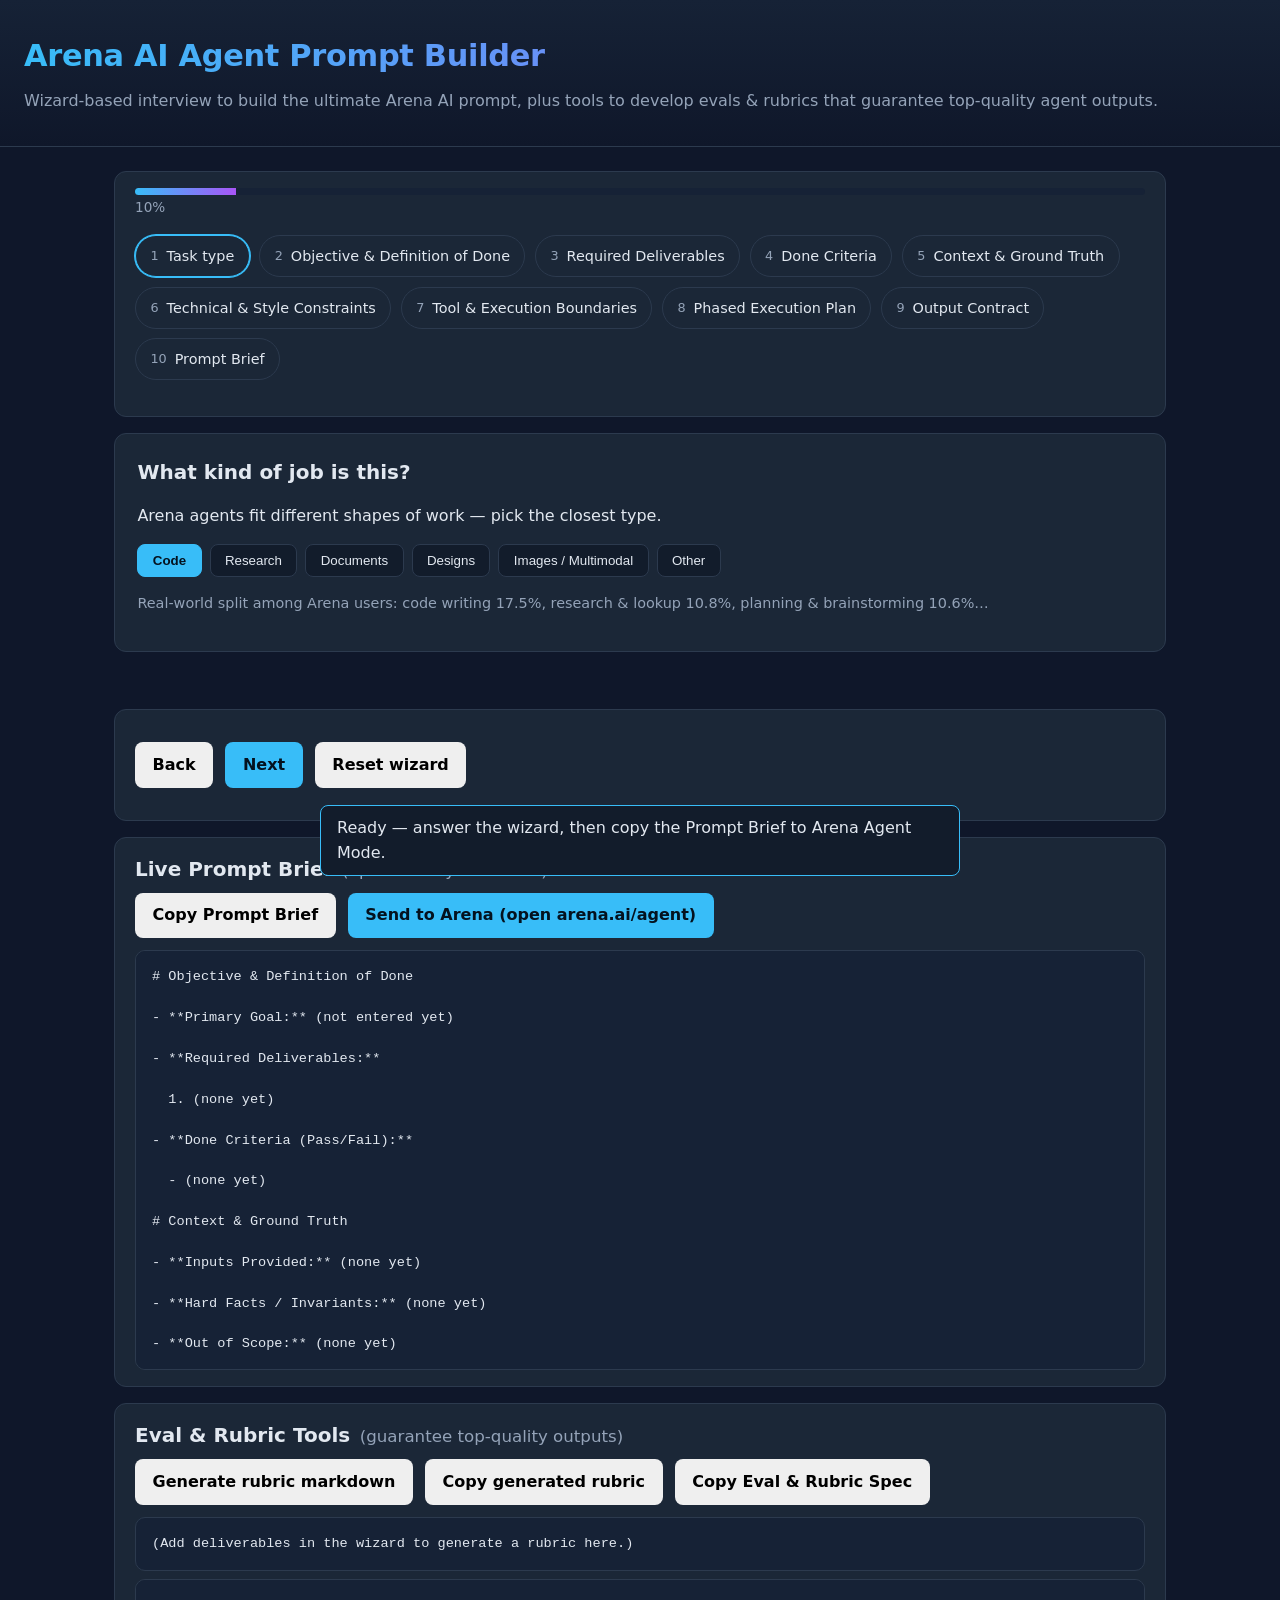
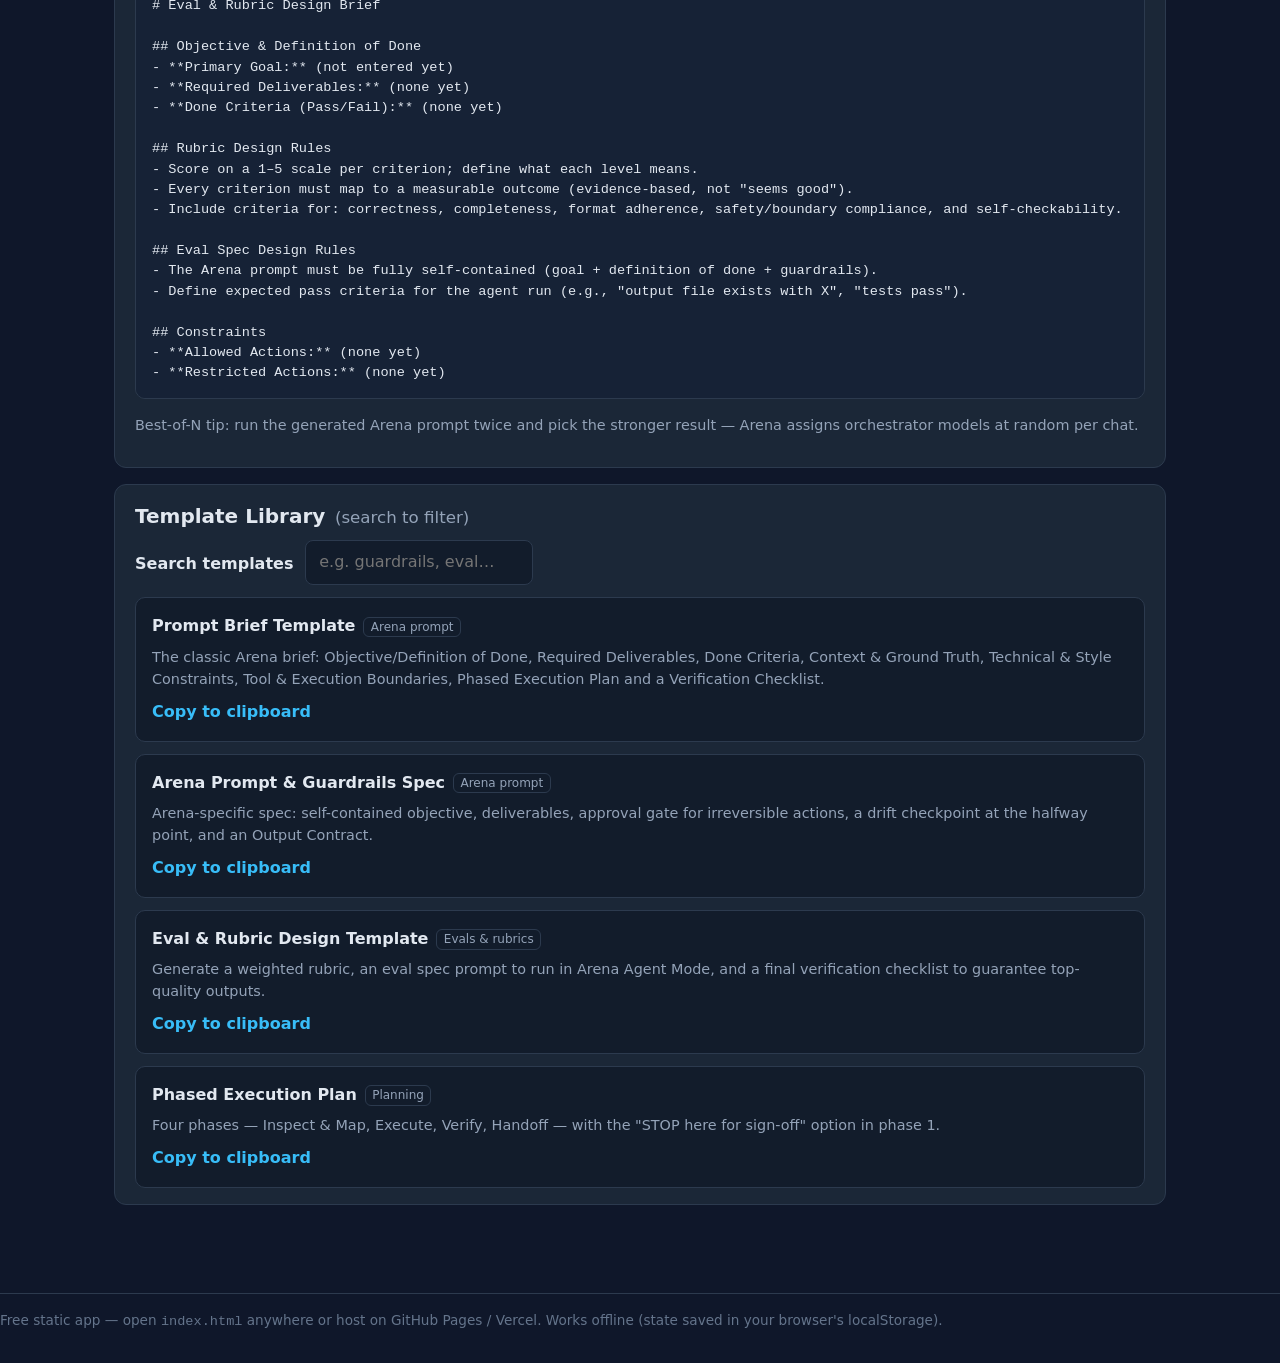
==== arena-agent-prompt-wizard/index.html @ cce68674 "Add Arena AI Agent Prompt Wizard: interactive wizard interview, eval & rubric tools, template librar" ====
<!DOCTYPE html>
<html lang="en">
<head>
<meta charset="UTF-8">
<meta name="viewport" content="width=device-width, initial-scale=1.0">
<title>Arena AI Agent Prompt Builder</title>
<link rel="stylesheet" href="styles.css">
</head>
<body>
<header>
  <h1>Arena AI Agent Prompt Builder</h1>
  <p>Wizard-based interview to build the ultimate Arena AI prompt, plus tools to develop evals &amp; rubrics that guarantee top-quality agent outputs.</p>
</header>

<main>
  <section class="panel progress-panel">
    <div class="progress">
      <div class="progress-track" id="progressBar" role="progressbar" aria-valuemin="0" aria-valuemax="100" aria-valuenow="0">
        <div class="progress-fill" id="progressFill"></div>
      </div>
      <span class="progress-label" id="progressLabel">0%</span>
    </div>
    <nav class="stepper" id="stepperList" aria-label="Wizard steps"></nav>
  </section>

  <div class="step-area" id="stepContent"></div>

  <section class="panel actions-panel">
    <div class="actions">
      <button type="button" id="prevBtn" class="btn">Back</button>
      <button type="button" id="nextBtn" class="btn primary">Next</button>
      <button type="button" id="resetBtn" class="btn">Reset wizard</button>
    </div>
  </section>

  <section class="panel preview-panel">
    <div class="panel-head"><h2>Live Prompt Brief <small>(updates as you answer)</small></h2></div>
    <div class="preview-actions">
      <button type="button" id="copyPromptBtn" class="btn">Copy Prompt Brief</button>
      <button type="button" id="sendToArenaBtn" class="btn primary">Send to Arena (open arena.ai/agent)</button>
    </div>
    <pre id="previewCode" class="code"></pre>
  </section>

  <section class="panel eval-panel">
    <div class="panel-head"><h2>Eval &amp; Rubric Tools <small>(guarantee top-quality outputs)</small></h2></div>
    <div class="eval-actions">
      <button type="button" id="generateRubricBtn" class="btn">Generate rubric markdown</button>
      <button type="button" id="copyRubricBtn" class="btn">Copy generated rubric</button>
      <button type="button" id="copyEvalSpecBtn" class="btn">Copy Eval &amp; Rubric Spec</button>
    </div>
    <pre id="rubricPreview" class="code"></pre>
    <pre id="evalSpecPreview" class="code"></pre>
    <p class="hint">Best-of-N tip: run the generated Arena prompt twice and pick the stronger result — Arena assigns orchestrator models at random per chat.</p>
  </section>

  <section class="panel library-panel">
    <div class="panel-head"><h2>Template Library <small>(search to filter)</small></h2></div>
    <div class="library-actions">
      <label for="librarySearch">Search templates</label>
      <input type="search" id="librarySearch" class="textarea" placeholder="e.g. guardrails, eval…">
    </div>
    <ul id="libraryList" class="library-list"></ul>
  </section>
</main>

<footer>
  Free static app — open <code>index.html</code> anywhere or host on GitHub Pages / Vercel. Works offline (state saved in your browser's localStorage).
</footer>

<div id="statusToast" class="toast"></div>

<script src="app.js"></script>
</body>
</html>
---- arena-agent-prompt-wizard/styles.css ----
:root {
  --bg: #0f172a;
  --bg-2: #162236;
  --panel: #1b2737;
  --card: #121c2b;
  --text: #e2e8f0;
  --muted: #94a3b8;
  --faint: #64748b;
  --accent: #38bdf8;
  --accent-2: #a855f7;
  --border: #2c3a4e;
}

* { box-sizing: border-box; }

html { scroll-behavior: smooth; }

body {
  margin: 0;
  background: var(--bg);
  color: var(--text);
  font: 16px/1.55 system-ui, -apple-system, "Segoe UI", Roboto, sans-serif;
}

header {
  padding: 2rem 1.5rem;
  border-bottom: 1px solid var(--border);
  background: linear-gradient(180deg, var(--bg-2), var(--bg));
}

header h1 {
  margin: 0;
  font-size: 1.9rem;
  letter-spacing: -0.01em;
  background: linear-gradient(90deg, var(--accent), var(--accent-2));
  -webkit-background-clip: text;
  background-clip: text;
  color: transparent;
}

header p { margin: 0.6rem 0 0; color: var(--muted); }

main { max-width: 1100px; margin: 0 auto; padding: 1.5rem; }

h2 { font-size: 1.25rem; margin: 0 0 1rem; }
h3 { font-size: 1.05rem; margin: 0 0 0.5rem; }

/* Progress */
.progress-track {
  height: 7px;
  background: var(--bg-2);
  border-radius: 999px;
  overflow: hidden;
}
.progress-fill {
  width: 0;
  height: 100%;
  background: linear-gradient(90deg, var(--accent), var(--accent-2));
  transition: width 0.35s ease;
}
.progress-label { color: var(--muted); font-size: 0.85rem; }

/* Stepper */
.stepper { display: flex; gap: 0.6rem; flex-wrap: wrap; margin: 1rem 0 1.25rem; }
.step {
  display: flex;
  align-items: center;
  gap: 0.5rem;
  padding: 0.55rem 0.9rem;
  border: 1px solid var(--border);
  border-radius: 999px;
  background: var(--panel);
  cursor: pointer;
  transition: border-color 0.2s ease, background 0.2s ease, transform 0.2s ease;
}
.step:hover { border-color: var(--accent); }
.step.active {
  border-color: var(--accent);
  box-shadow: 0 0 0 1px var(--accent);
}
.step-num { color: var(--muted); font-size: 0.8rem; }
.step-title { font-size: 0.9rem; }

/* Steps */
.step-area { min-height: 260px; }
.step-card {
  background: var(--panel);
  border: 1px solid var(--border);
  border-radius: 12px;
  padding: 1.4rem;
  animation: fadeIn 0.45s ease;
}
@keyframes fadeIn {
  from { opacity: 0; transform: translateY(10px); }
  to { opacity: 1; transform: none; }
}
.chips { display: flex; gap: 0.5rem; flex-wrap: wrap; margin: 0.75rem 0; }
.chip {
  padding: 0.5rem 0.9rem;
  border-radius: 8px;
  border: 1px solid var(--border);
  background: var(--card);
  color: var(--text);
  cursor: pointer;
  transition: border-color 0.2s, transform 0.2s, background 0.2s;
}
.chip:hover { border-color: var(--accent); transform: translateY(-2px); }
.chip.active {
  border-color: var(--accent);
  background: var(--accent);
  color: #04121f;
  font-weight: 600;
}
.hint { color: var(--muted); font-size: 0.9rem; }

/* Forms */
label { display: block; margin: 0.75rem 0 0.25rem; font-weight: 600; }
.textarea {
  width: 100%;
  padding: 0.6rem 0.8rem;
  border-radius: 8px;
  border: 1px solid var(--border);
  background: var(--card);
  color: var(--text);
  font: inherit;
  resize: vertical;
  transition: border-color 0.2s, box-shadow 0.2s;
}
.textarea:focus {
  outline: none;
  border-color: var(--accent);
  box-shadow: 0 0 0 2px rgba(56, 189, 248, 0.25);
}

/* List editors */
ul.rows, ol.rows { margin: 0; padding: 0; }
.row {
  display: flex;
  gap: 0.5rem;
  align-items: center;
  margin-bottom: 0.5rem;
}
.row-remove {
  background: none;
  border: 1px solid var(--border);
  color: var(--muted);
  border-radius: 6px;
  cursor: pointer;
  padding: 0.3rem 0.45rem;
}
.row-remove:hover { color: #f43f5e; border-color: #f43f5e; }
.row.empty { color: var(--muted); font-style: italic; }

/* Buttons */
.actions, .preview-actions, .eval-actions, .library-actions {
  display: flex;
  gap: 0.75rem;
  flex-wrap: wrap;
  margin: 0.5rem 0 0.75rem;
}
.actions { margin: 1rem 0; }
.btn {
  border: none;
  border-radius: 8px;
  padding: 0.65rem 1.1rem;
  font: inherit;
  font-weight: 600;
  cursor: pointer;
  transition: transform 0.15s ease, box-shadow 0.15s ease, background 0.2s;
}
.btn:active { transform: translateY(1px); }
.btn:hover { transform: translateY(-1px); }
.btn:disabled { opacity: 0.4; cursor: not-allowed; transform: none; }
.btn.primary { background: var(--accent); color: #04121f; }
.btn.primary:hover { box-shadow: 0 6px 18px rgba(56, 189, 248, 0.35); }
.link-btn {
  background: none;
  border: none;
  color: var(--accent);
  font: inherit;
  font-weight: 600;
  cursor: pointer;
  padding: 0;
}

/* Panels */
.panel {
  background: var(--panel);
  border: 1px solid var(--border);
  border-radius: 12px;
  padding: 1rem 1.25rem;
  margin: 1rem 0;
}
.progress-panel { margin-top: 0; }
.panel-head h2 { margin: 0; display: flex; gap: 0.6rem; align-items: baseline; }
.panel-head h2 small { color: var(--muted); font-weight: 400; }
.panel-head h2 > small + small { margin-left: 0.5rem; }

/* Code previews */
.code {
  margin: 0.5rem 0 0;
  padding: 1rem;
  border-radius: 10px;
  background: var(--bg-2);
  border: 1px solid var(--border);
  max-height: 420px;
  overflow: auto;
  font-size: 0.85rem;
  font-family: ui-monospace, SFMono-Regular, "SF Mono", Menlo, monospace;
  white-space: pre-wrap;
  line-height: 1.5;
}

/* Library */
.library-actions label { display: inline-block; }
.library-actions #librarySearch { display: inline-block; width: auto; }
.library-list { display: grid; gap: 0.75rem; list-style: none; margin: 0.75rem 0 0; padding: 0; }
.library-card {
  background: var(--card);
  border: 1px solid var(--border);
  border-radius: 10px;
  padding: 1rem;
  transition: transform 0.2s ease, box-shadow 0.2s ease;
}
.library-card:hover { transform: translateY(-3px); box-shadow: 0 8px 22px rgba(0, 0, 0, 0.35); }
.library-head { display: flex; gap: 0.5rem; align-items: center; flex-wrap: wrap; }
.library-title { font-weight: 600; }
.library-cat {
  color: var(--muted);
  font-size: 0.75rem;
  border: 1px solid var(--border);
  border-radius: 6px;
  padding: 0 0.4rem;
}
.library-summary { color: var(--muted); margin: 0.4rem 0 0.6rem; font-size: 0.9rem; }
.library-copy { margin-top: 0; }
.library-card.empty { color: var(--muted); font-style: italic; }

/* Phased plan list */
.plan-step { display: flex; gap: 0.5rem; margin: 0.25rem 0; }

/* Status toast */
.toast {
  position: fixed;
  bottom: 1.5rem;
  left: 50%;
  transform: translateX(-50%);
  padding: 0.6rem 1rem;
  border-radius: 8px;
  background: var(--card);
  border: 1px solid var(--accent);
  opacity: 0;
  pointer-events: none;
  transition: opacity 0.25s ease;
  z-index: 100;
}
.toast.visible { opacity: 1; }

footer {
  margin: 3rem 0 2rem;
  padding-top: 1rem;
  border-top: 1px solid var(--border);
  color: var(--faint);
  font-size: 0.85rem;
}

@media (max-width: 680px) {
  .chip { padding: 0.4rem 0.7rem; }
  .step { padding: 0.45rem 0.7rem; }
}

@media (prefers-reduced-motion: reduce) {
  *, *::before, *::after {
    animation: none !important;
    transition: none !important;
    scroll-behavior: auto !important;
  }
}
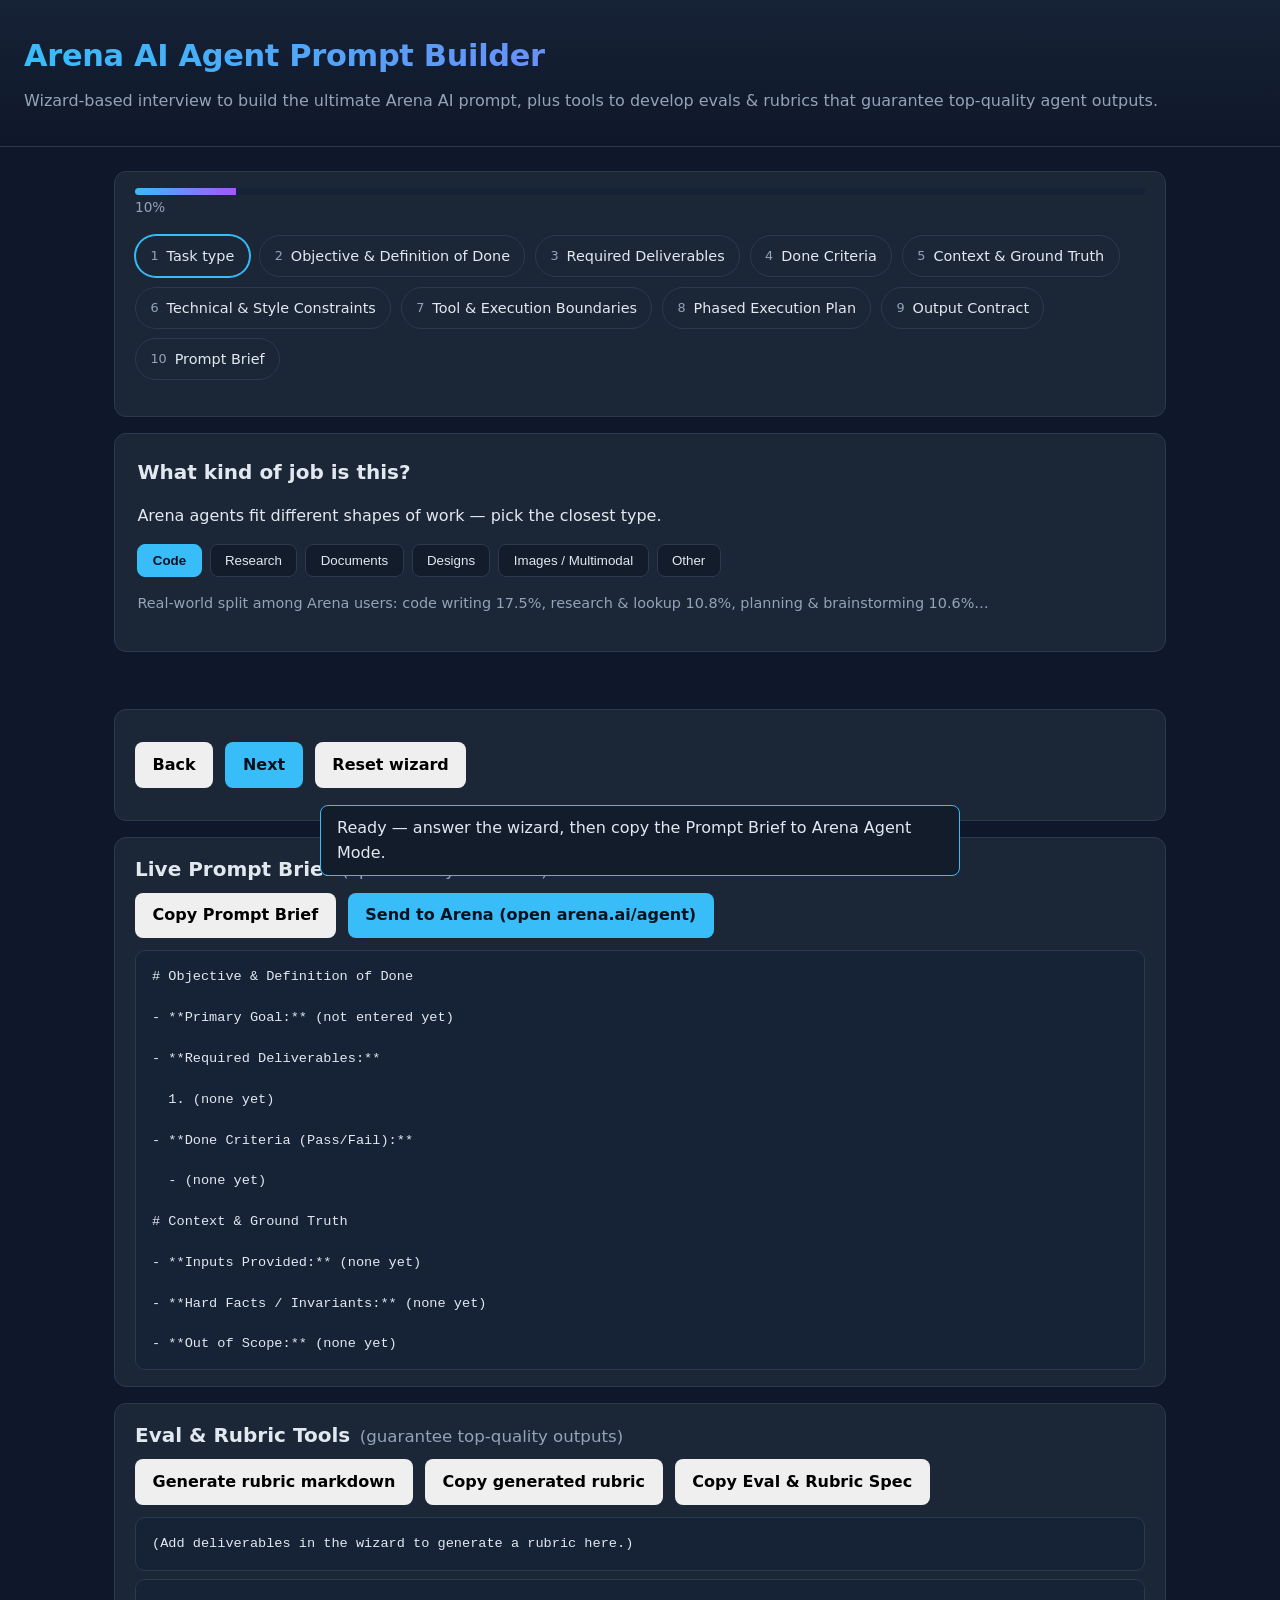
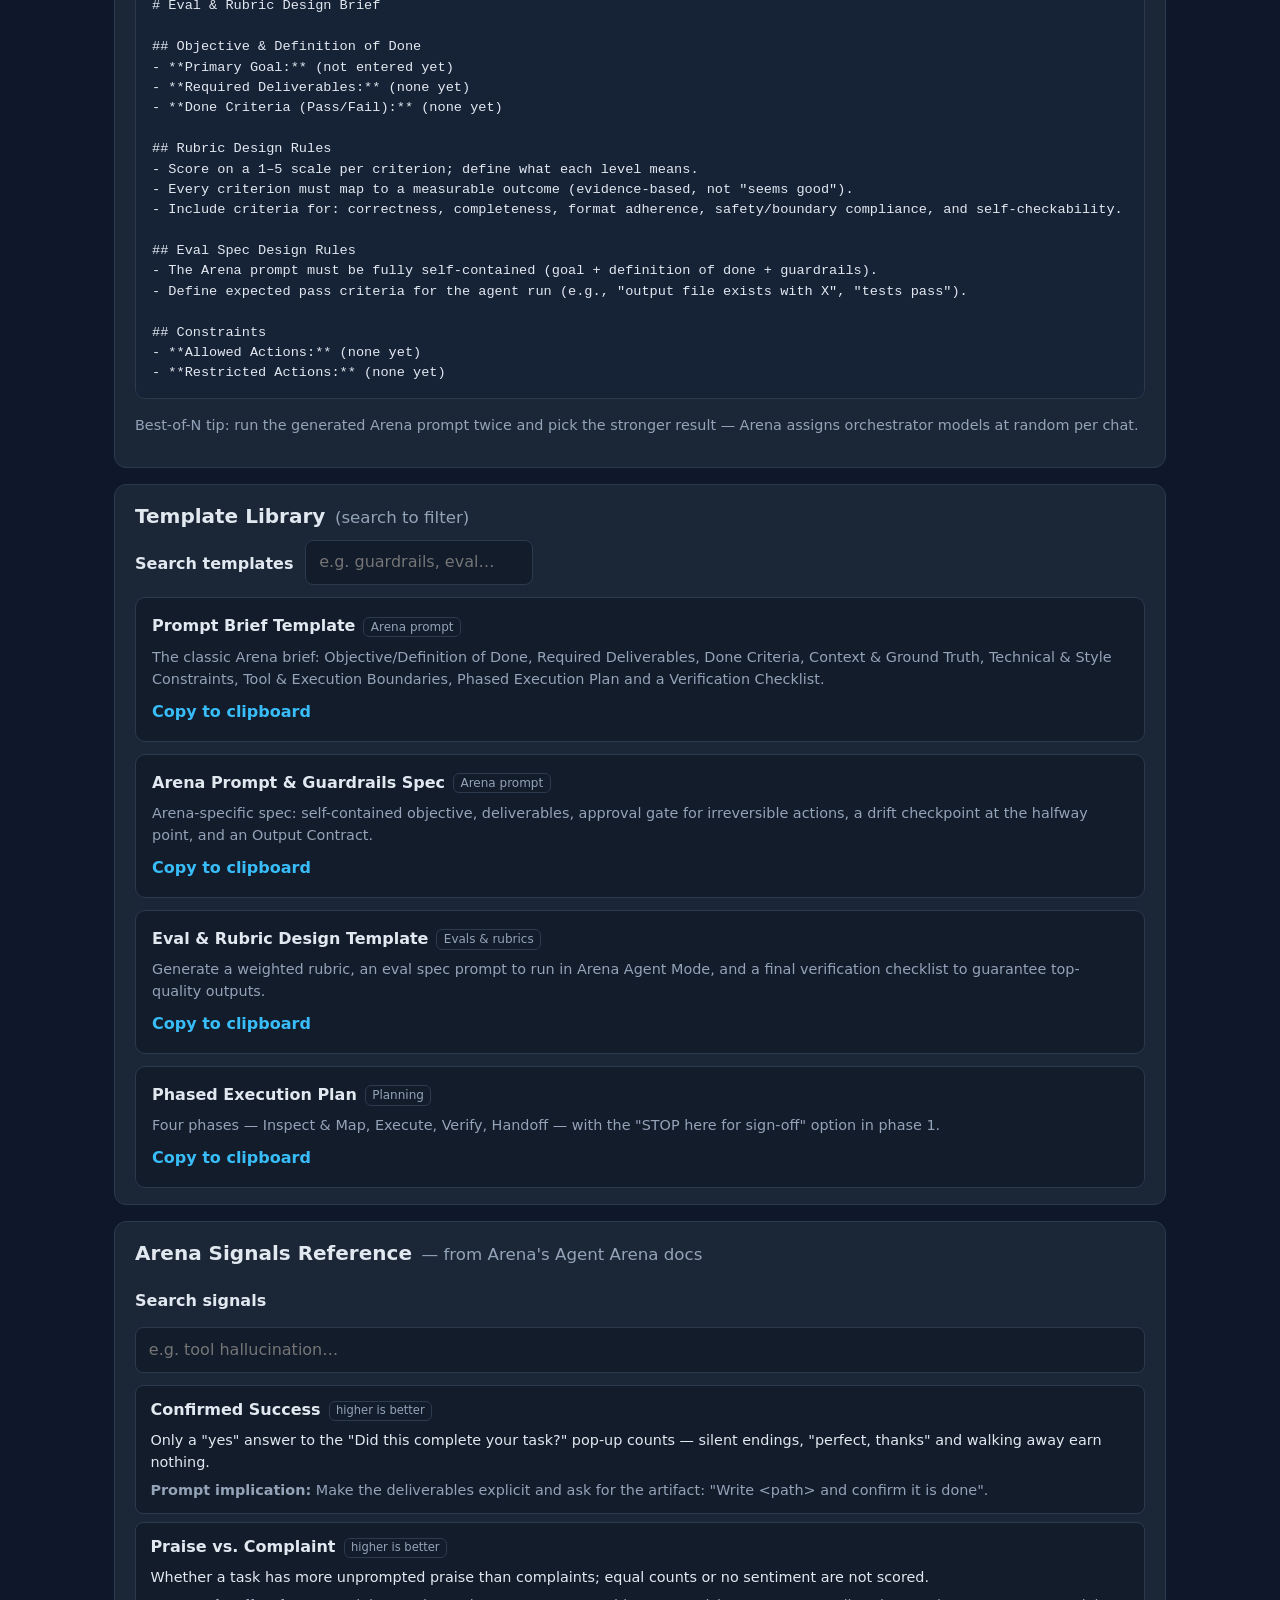
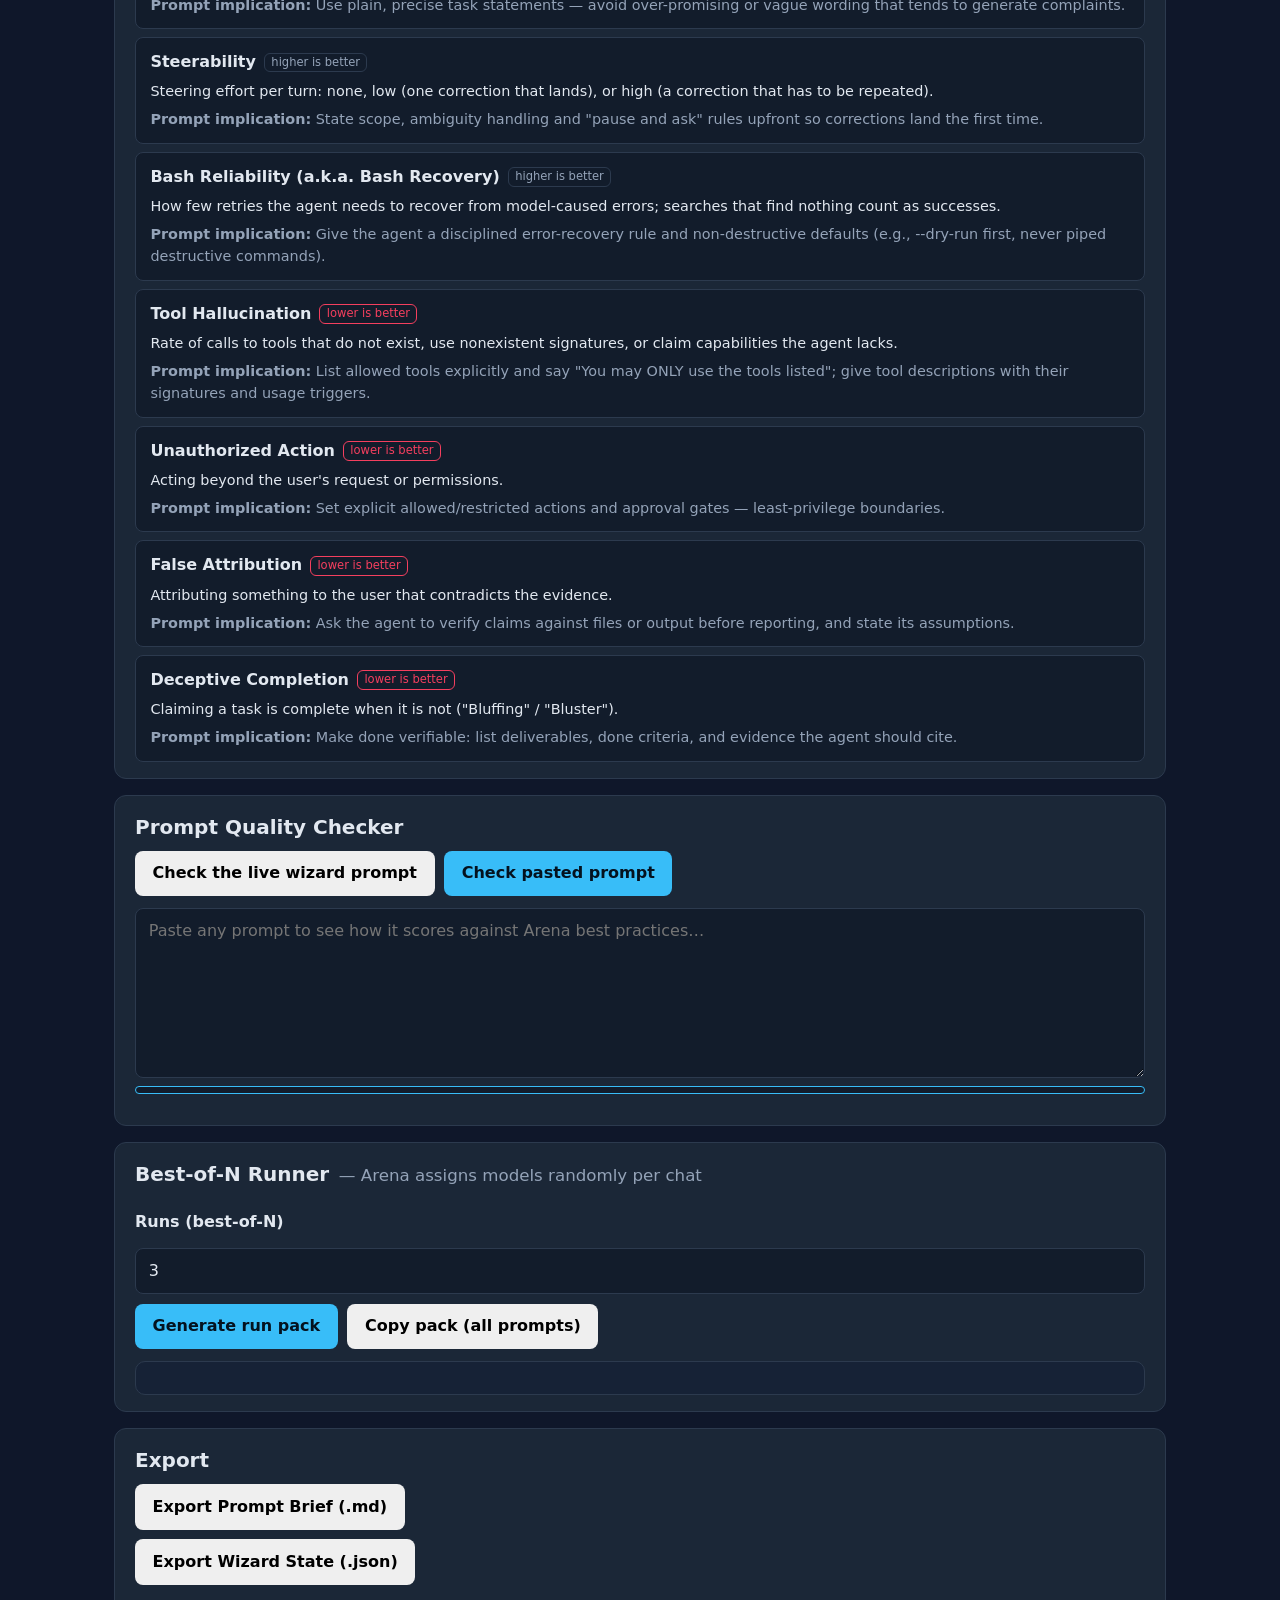
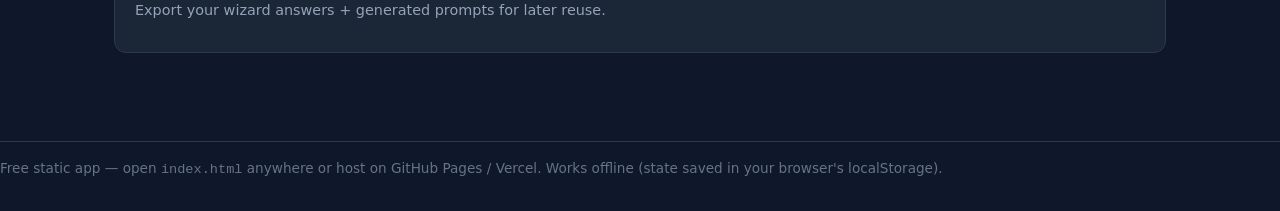
==== commit acb077cd: "Improve Arena AI Agent Prompt Wizard: add Arena Signals Reference, Prompt Quality Checker, Best-of-N" ====
--- a/arena-agent-prompt-wizard/index.html
+++ b/arena-agent-prompt-wizard/index.html
@@ -62,6 +62,49 @@
     </div>
     <ul id="libraryList" class="library-list"></ul>
   </section>
+
+  <section class="panel signals-panel">
+    <div class="panel-head"><h2>Arena Signals Reference <small>— from Arena's Agent Arena docs</small></h2></div>
+    <div class="signals-actions">
+      <label for="signalsSearch">Search signals</label>
+      <input type="search" id="signalsSearch" class="textarea" placeholder="e.g. tool hallucination…">
+    </div>
+    <ul id="arenaSignalsList" class="signals-list"></ul>
+  </section>
+
+  <section class="panel checker-panel">
+    <div class="panel-head"><h2>Prompt Quality Checker</h2></div>
+    <div class="checker-actions">
+      <button type="button" id="checkLiveBtn" class="btn">Check the live wizard prompt</button>
+      <button type="button" id="checkBtn" class="btn primary">Check pasted prompt</button>
+    </div>
+    <textarea id="promptCheckInput" class="textarea" rows="6" placeholder="Paste any prompt to see how it scores against Arena best practices…" aria-label="Pasted prompt to check"></textarea>
+    <div class="checker-report">
+      <div id="qualityScore" class="score-chip"></div>
+      <p id="qualityVerdict" class="hint"></p>
+      <ul id="qualityReport" class="quality-list"></ul>
+    </div>
+  </section>
+
+  <section class="panel runner-panel">
+    <div class="panel-head"><h2>Best-of-N Runner <small>— Arena assigns models randomly per chat</small></h2></div>
+    <div class="runner-actions">
+      <label for="bestOfNInput">Runs (best-of-N)</label>
+      <input type="number" id="bestOfNInput" class="textarea" min="1" max="8" value="3" aria-label="Number of runs">
+      <button type="button" id="generatePackBtn" class="btn primary">Generate run pack</button>
+      <button type="button" id="copyPackBtn" class="btn">Copy pack (all prompts)</button>
+    </div>
+    <pre id="runPackPreview" class="code"></pre>
+  </section>
+
+  <section class="panel export-panel">
+    <div class="panel-head"><h2>Export</h2></div>
+    <div class="export-actions">
+      <button type="button" id="exportMdBtn" class="btn">Export Prompt Brief (.md)</button>
+      <button type="button" id="exportJsonBtn" class="btn">Export Wizard State (.json)</button>
+    </div>
+    <p class="hint">Export your wizard answers + generated prompts for later reuse.</p>
+  </section>
 </main>
 
 <footer>
--- a/arena-agent-prompt-wizard/styles.css
+++ b/arena-agent-prompt-wizard/styles.css
@@ -8,6 +8,7 @@
   --faint: #64748b;
   --accent: #38bdf8;
   --accent-2: #a855f7;
+  --ok: #4ade80;
   --border: #2c3a4e;
 }
 
@@ -276,3 +277,23 @@
     scroll-behavior: auto !important;
   }
 }
+
+/* Signals reference */
+.signals-list { display: grid; gap: 0.5rem; list-style: none; margin: 0.5rem 0 0; padding: 0; }
+.signal-card { background: var(--card); border: 1px solid var(--border); border-radius: 8px; padding: 0.75rem 0.9rem; animation: fadeIn 0.35s ease; }
+.signal-head { display: flex; gap: 0.5rem; align-items: center; flex-wrap: wrap; }
+.signal-name { font-weight: 600; }
+.signal-dir { color: var(--muted); font-size: 0.72rem; border: 1px solid var(--border); border-radius: 6px; padding: 0 0.4rem; align-self: center; }
+.signal-dir.dir-lower { color: #f43f5e; border-color: #f43f5e; }
+.signal-desc, .signal-impl { margin: 0.35rem 0 0; font-size: 0.9rem; }
+.signal-impl { color: var(--muted); }
+
+/* Checker */
+.score-chip { background: var(--card); border: 1px solid var(--accent); color: var(--accent); font-weight: 700; padding: 0.2rem 0.7rem; border-radius: 999px; font-size: 0.9rem; }
+.quality-list { list-style: none; margin: 0.4rem 0 0; padding: 0; font-size: 0.9rem; }
+.check-ok { color: var(--ok); }
+.check-bad { color: #f43f5e; }
+
+/* Runner / Export panels */
+.signals-actions, .checker-actions, .runner-actions, .export-actions { display: flex; gap: 0.6rem; flex-wrap: wrap; align-items: center; margin: 0.5rem 0 0.75rem; }
+.export-actions { flex-direction: column; align-items: flex-start; }
